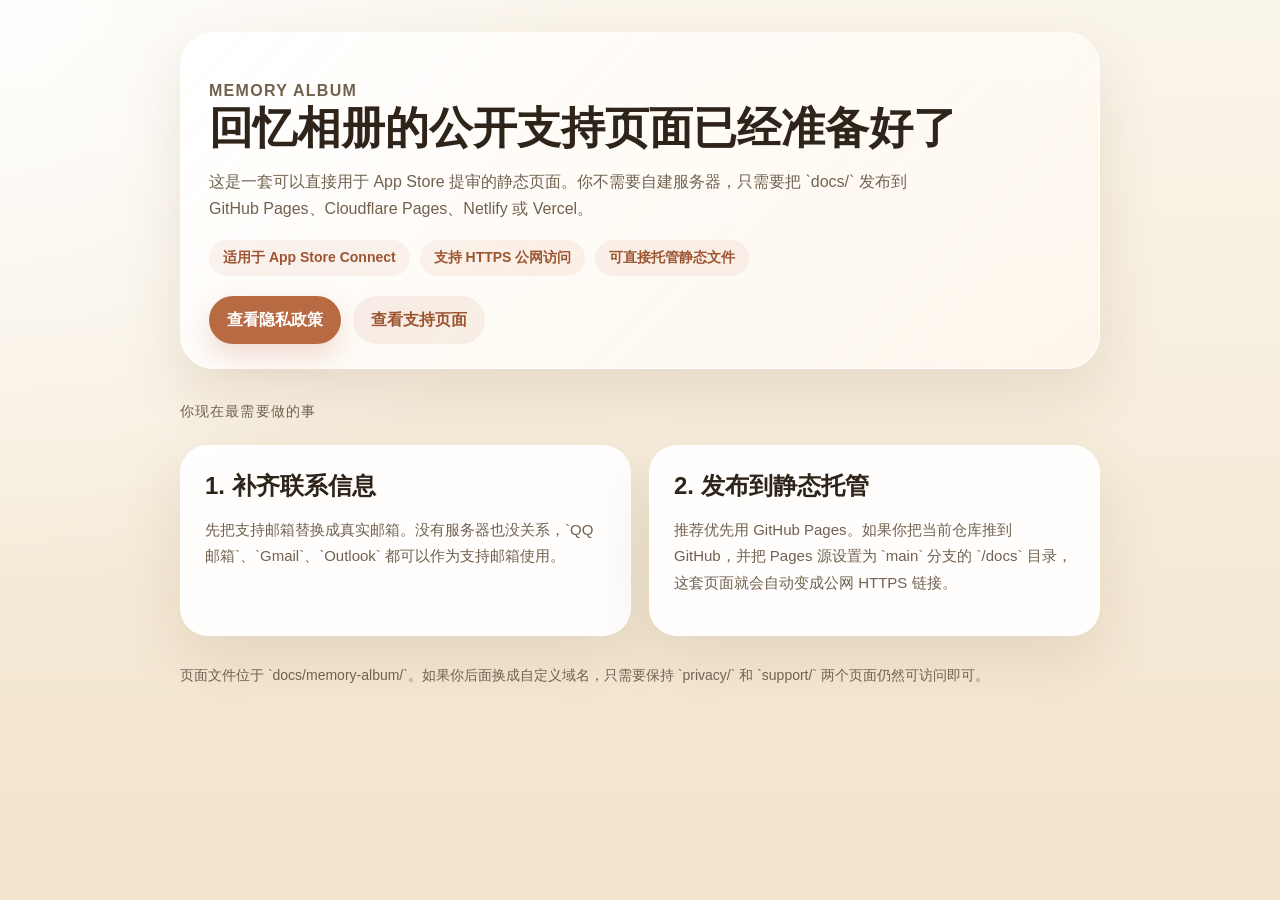
==== index.html @ 015b1398 "Publish legal and support pages" ====
<!DOCTYPE html>
<html lang="zh-CN">
  <head>
    <meta charset="utf-8" />
    <meta name="viewport" content="width=device-width, initial-scale=1" />
    <title>回忆相册 | 支持与隐私</title>
    <link rel="stylesheet" href="./styles.css" />
  </head>
  <body>
    <main class="page">
      <section class="hero">
        <p class="eyebrow">Memory Album</p>
        <h1>回忆相册的公开支持页面已经准备好了</h1>
        <p>
          这是一套可以直接用于 App Store 提审的静态页面。你不需要自建服务器，只需要把
          `docs/` 发布到 GitHub Pages、Cloudflare Pages、Netlify 或 Vercel。
        </p>
        <div class="meta">
          <span class="pill">适用于 App Store Connect</span>
          <span class="pill">支持 HTTPS 公网访问</span>
          <span class="pill">可直接托管静态文件</span>
        </div>
        <div class="cta-row">
          <a class="button" href="./privacy/">查看隐私政策</a>
          <a class="button secondary" href="./support/">查看支持页面</a>
        </div>
      </section>

      <p class="section-title">你现在最需要做的事</p>
      <section class="grid two">
        <article class="card">
          <h2>1. 补齐联系信息</h2>
          <p>
            先把支持邮箱替换成真实邮箱。没有服务器也没关系，`QQ 邮箱`、`Gmail`、`Outlook`
            都可以作为支持邮箱使用。
          </p>
        </article>
        <article class="card">
          <h2>2. 发布到静态托管</h2>
          <p>
            推荐优先用 GitHub Pages。如果你把当前仓库推到 GitHub，并把 Pages 源设置为
            `main` 分支的 `/docs` 目录，这套页面就会自动变成公网 HTTPS 链接。
          </p>
        </article>
      </section>

      <p class="footer-note">
        页面文件位于 `docs/memory-album/`。如果你后面换成自定义域名，只需要保持
        `privacy/` 和 `support/` 两个页面仍然可访问即可。
      </p>
    </main>
  </body>
</html>
---- styles.css ----
:root {
  --bg: #f7f1e6;
  --card: rgba(255, 255, 255, 0.82);
  --card-strong: rgba(255, 255, 255, 0.94);
  --text: #2f2419;
  --muted: #71614f;
  --line: rgba(86, 64, 39, 0.12);
  --accent: #b86b43;
  --accent-strong: #9d5531;
  --shadow: 0 24px 60px rgba(130, 93, 58, 0.14);
  --radius-lg: 28px;
  --radius-md: 18px;
  --radius-sm: 12px;
  --max-width: 920px;
}

* {
  box-sizing: border-box;
}

html {
  font-family: -apple-system, BlinkMacSystemFont, "PingFang SC", "Helvetica Neue",
    sans-serif;
  background:
    radial-gradient(circle at top left, rgba(255, 255, 255, 0.92), transparent 38%),
    linear-gradient(180deg, #faf5eb 0%, #f2e4cc 100%);
  color: var(--text);
}

body {
  margin: 0;
  min-height: 100vh;
}

a {
  color: var(--accent-strong);
}

.page {
  width: min(calc(100% - 32px), var(--max-width));
  margin: 0 auto;
  padding: 32px 0 56px;
}

.hero {
  background: linear-gradient(135deg, rgba(255, 255, 255, 0.92), rgba(255, 248, 239, 0.82));
  border: 1px solid rgba(255, 255, 255, 0.65);
  box-shadow: var(--shadow);
  border-radius: 34px;
  padding: 28px 28px 24px;
  backdrop-filter: blur(10px);
}

.eyebrow {
  margin: 0 0 10px;
  color: var(--accent-strong);
  font-size: 13px;
  font-weight: 700;
  letter-spacing: 0.08em;
  text-transform: uppercase;
}

.hero h1 {
  margin: 0;
  font-size: clamp(30px, 6vw, 44px);
  line-height: 1.08;
}

.hero p {
  margin: 16px 0 0;
  max-width: 700px;
  color: var(--muted);
  font-size: 16px;
  line-height: 1.7;
}

.meta {
  display: flex;
  flex-wrap: wrap;
  gap: 10px;
  margin-top: 18px;
}

.pill {
  display: inline-flex;
  align-items: center;
  min-height: 36px;
  padding: 0 14px;
  border-radius: 999px;
  background: rgba(184, 107, 67, 0.08);
  color: var(--accent-strong);
  font-size: 14px;
  font-weight: 600;
}

.grid {
  display: grid;
  gap: 18px;
  margin-top: 24px;
}

.grid.two {
  grid-template-columns: repeat(auto-fit, minmax(260px, 1fr));
}

.card {
  background: var(--card-strong);
  border: 1px solid rgba(255, 255, 255, 0.72);
  border-radius: var(--radius-lg);
  box-shadow: var(--shadow);
  padding: 24px;
}

.card h2,
.card h3 {
  margin: 0 0 12px;
}

.card p,
.card li {
  color: var(--muted);
  font-size: 15px;
  line-height: 1.75;
}

.card ul,
.card ol {
  margin: 0;
  padding-left: 20px;
}

.cta-row {
  display: flex;
  flex-wrap: wrap;
  gap: 12px;
  margin-top: 20px;
}

.button {
  display: inline-flex;
  align-items: center;
  justify-content: center;
  min-height: 48px;
  padding: 0 18px;
  border-radius: 999px;
  background: var(--accent);
  color: #fff;
  font-weight: 700;
  text-decoration: none;
  box-shadow: 0 12px 28px rgba(184, 107, 67, 0.22);
}

.button.secondary {
  background: rgba(184, 107, 67, 0.1);
  color: var(--accent-strong);
  box-shadow: none;
}

.section-title {
  margin: 34px 0 14px;
  font-size: 14px;
  color: var(--muted);
  letter-spacing: 0.08em;
  text-transform: uppercase;
}

.footer-note {
  margin-top: 28px;
  color: var(--muted);
  font-size: 14px;
  line-height: 1.7;
}

.list-plain {
  list-style: none;
  padding: 0;
  margin: 0;
}

.list-plain li + li {
  margin-top: 12px;
}

.highlight {
  font-weight: 700;
  color: var(--text);
}

@media (max-width: 640px) {
  .page {
    width: min(calc(100% - 24px), var(--max-width));
    padding: 20px 0 36px;
  }

  .hero,
  .card {
    padding: 20px;
    border-radius: 24px;
  }
}
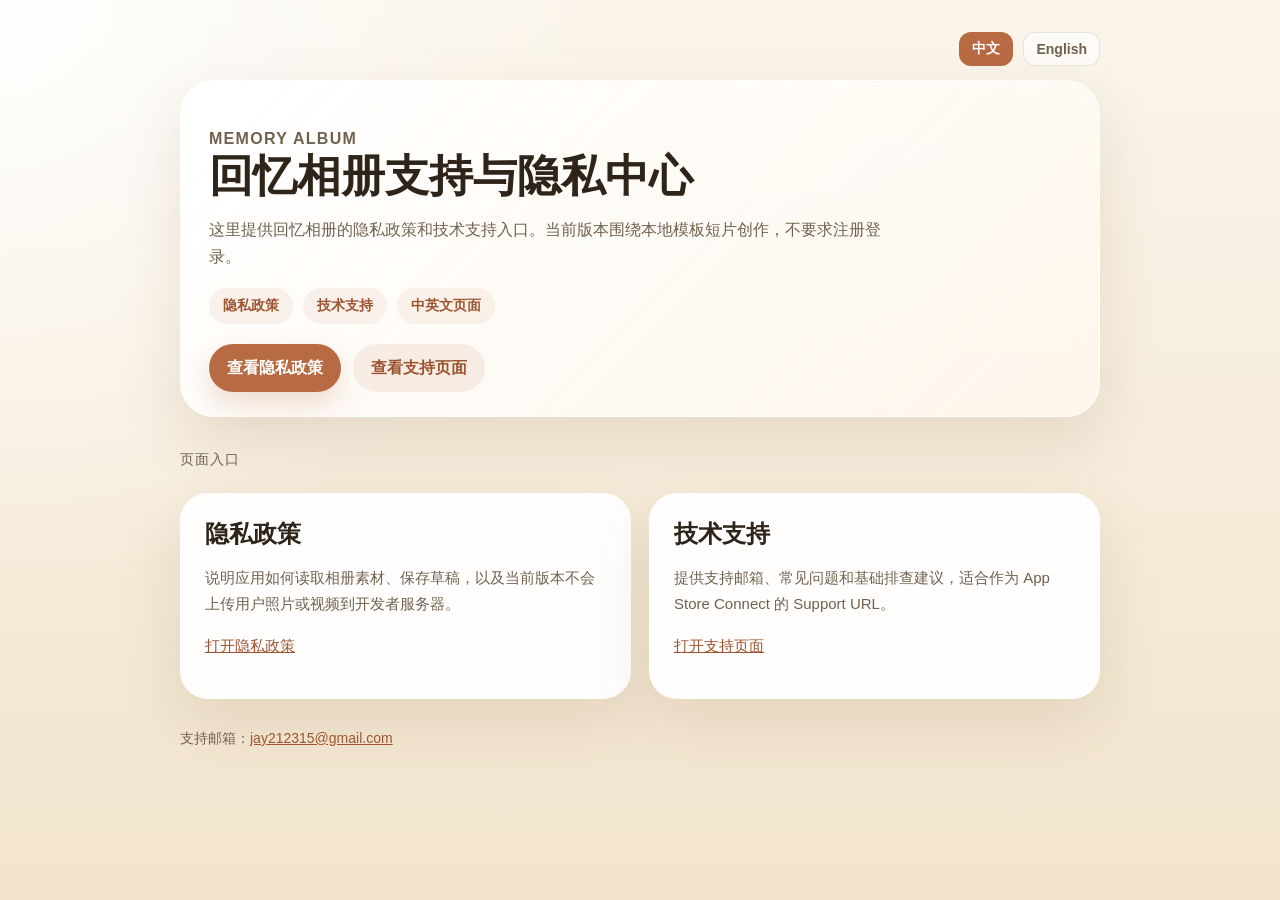
==== commit bfe57e8b: "Add bilingual legal and support pages" ====
--- a/index.html
+++ b/index.html
@@ -8,17 +8,20 @@
   </head>
   <body>
     <main class="page">
+      <nav class="language-switch" aria-label="Language">
+        <a aria-current="page" href="./">中文</a>
+        <a href="./en/">English</a>
+      </nav>
       <section class="hero">
         <p class="eyebrow">Memory Album</p>
-        <h1>回忆相册的公开支持页面已经准备好了</h1>
+        <h1>回忆相册支持与隐私中心</h1>
         <p>
-          这是一套可以直接用于 App Store 提审的静态页面。你不需要自建服务器，只需要把
-          `docs/` 发布到 GitHub Pages、Cloudflare Pages、Netlify 或 Vercel。
+          这里提供回忆相册的隐私政策和技术支持入口。当前版本围绕本地模板短片创作，不要求注册登录。
         </p>
         <div class="meta">
-          <span class="pill">适用于 App Store Connect</span>
-          <span class="pill">支持 HTTPS 公网访问</span>
-          <span class="pill">可直接托管静态文件</span>
+          <span class="pill">隐私政策</span>
+          <span class="pill">技术支持</span>
+          <span class="pill">中英文页面</span>
         </div>
         <div class="cta-row">
           <a class="button" href="./privacy/">查看隐私政策</a>
@@ -26,27 +29,26 @@
         </div>
       </section>
 
-      <p class="section-title">你现在最需要做的事</p>
+      <p class="section-title">页面入口</p>
       <section class="grid two">
         <article class="card">
-          <h2>1. 补齐联系信息</h2>
+          <h2>隐私政策</h2>
           <p>
-            先把支持邮箱替换成真实邮箱。没有服务器也没关系，`QQ 邮箱`、`Gmail`、`Outlook`
-            都可以作为支持邮箱使用。
+            说明应用如何读取相册素材、保存草稿，以及当前版本不会上传用户照片或视频到开发者服务器。
           </p>
+          <p><a href="./privacy/">打开隐私政策</a></p>
         </article>
         <article class="card">
-          <h2>2. 发布到静态托管</h2>
+          <h2>技术支持</h2>
           <p>
-            推荐优先用 GitHub Pages。如果你把当前仓库推到 GitHub，并把 Pages 源设置为
-            `main` 分支的 `/docs` 目录，这套页面就会自动变成公网 HTTPS 链接。
+            提供支持邮箱、常见问题和基础排查建议，适合作为 App Store Connect 的 Support URL。
           </p>
+          <p><a href="./support/">打开支持页面</a></p>
         </article>
       </section>
 
       <p class="footer-note">
-        页面文件位于 `docs/memory-album/`。如果你后面换成自定义域名，只需要保持
-        `privacy/` 和 `support/` 两个页面仍然可访问即可。
+        支持邮箱：<a href="mailto:jay212315@gmail.com">jay212315@gmail.com</a>
       </p>
     </main>
   </body>
--- a/styles.css
+++ b/styles.css
@@ -42,6 +42,33 @@
   padding: 32px 0 56px;
 }
 
+.language-switch {
+  display: flex;
+  justify-content: flex-end;
+  gap: 10px;
+  margin-bottom: 14px;
+}
+
+.language-switch a {
+  display: inline-flex;
+  align-items: center;
+  min-height: 34px;
+  padding: 0 12px;
+  border: 1px solid var(--line);
+  border-radius: var(--radius-sm);
+  background: rgba(255, 255, 255, 0.6);
+  color: var(--muted);
+  font-size: 14px;
+  font-weight: 700;
+  text-decoration: none;
+}
+
+.language-switch a[aria-current="page"] {
+  background: var(--accent);
+  border-color: transparent;
+  color: #fff;
+}
+
 .hero {
   background: linear-gradient(135deg, rgba(255, 255, 255, 0.92), rgba(255, 248, 239, 0.82));
   border: 1px solid rgba(255, 255, 255, 0.65);
